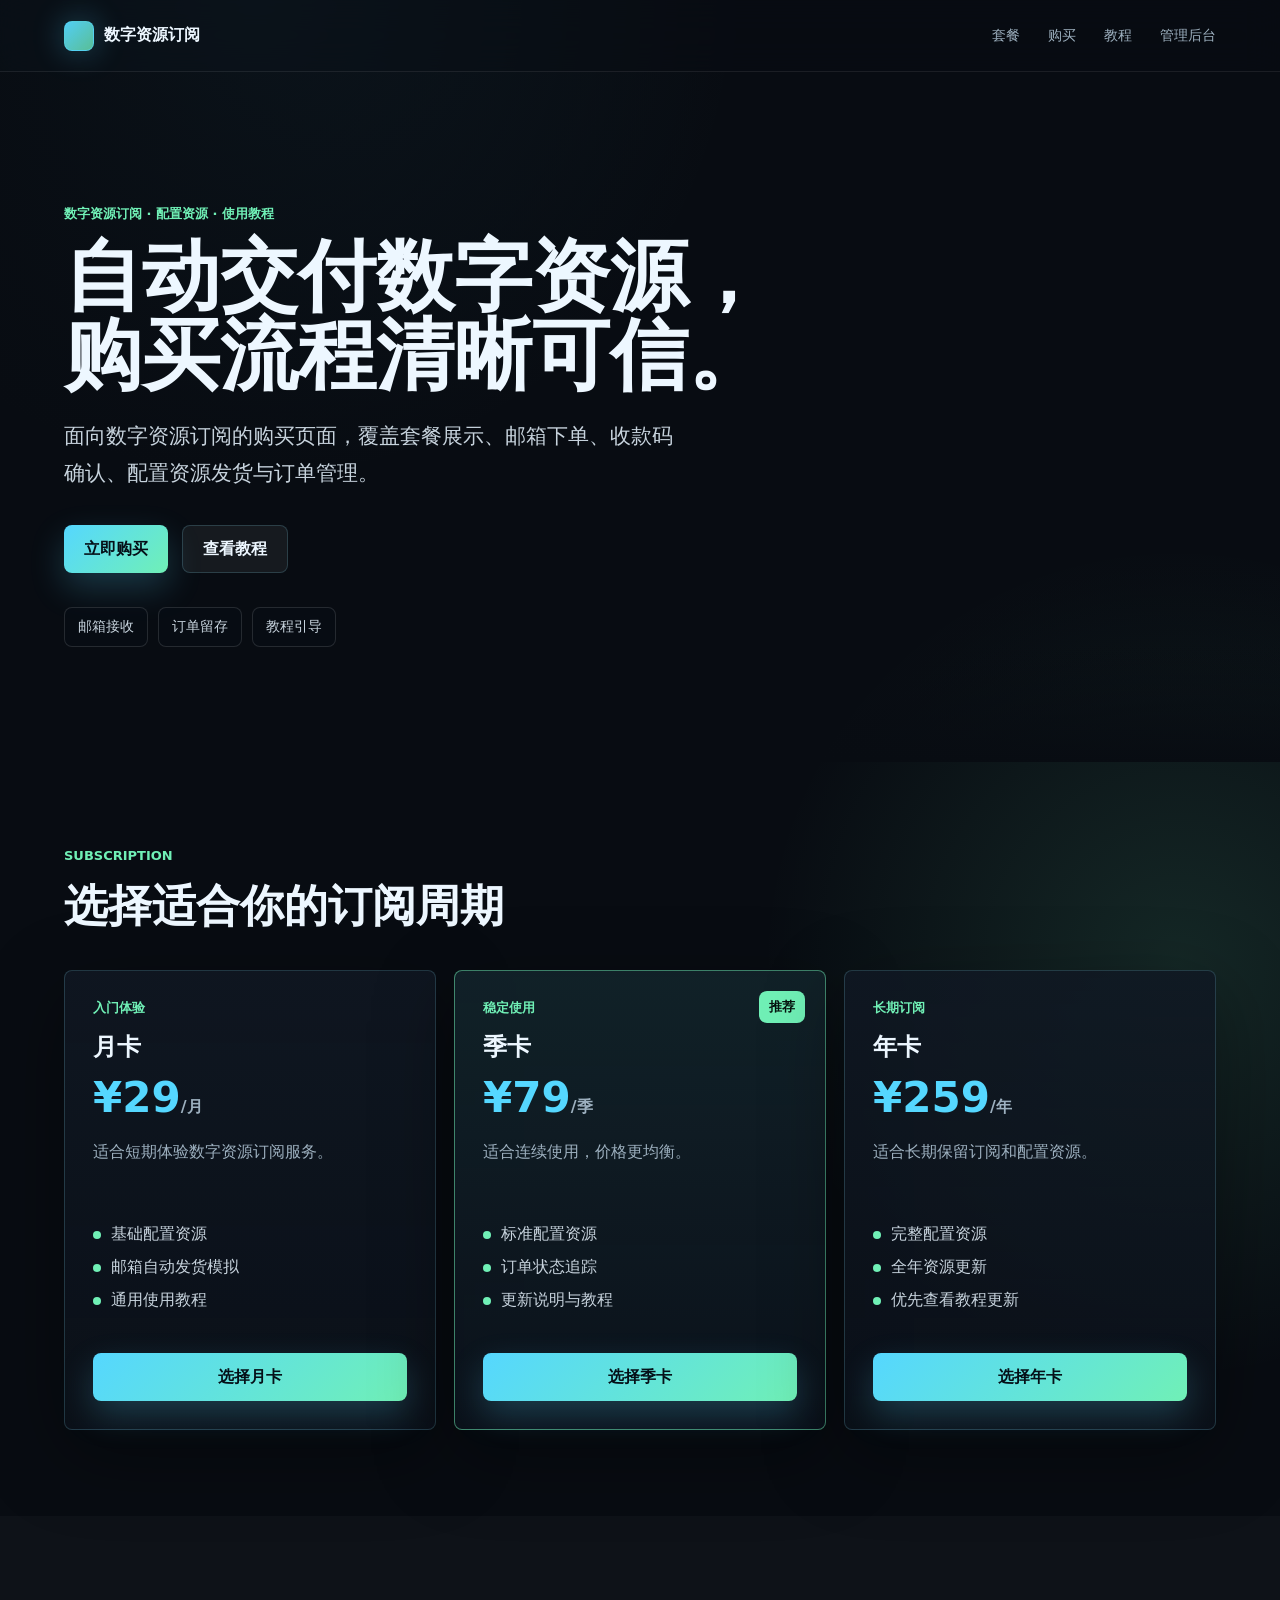
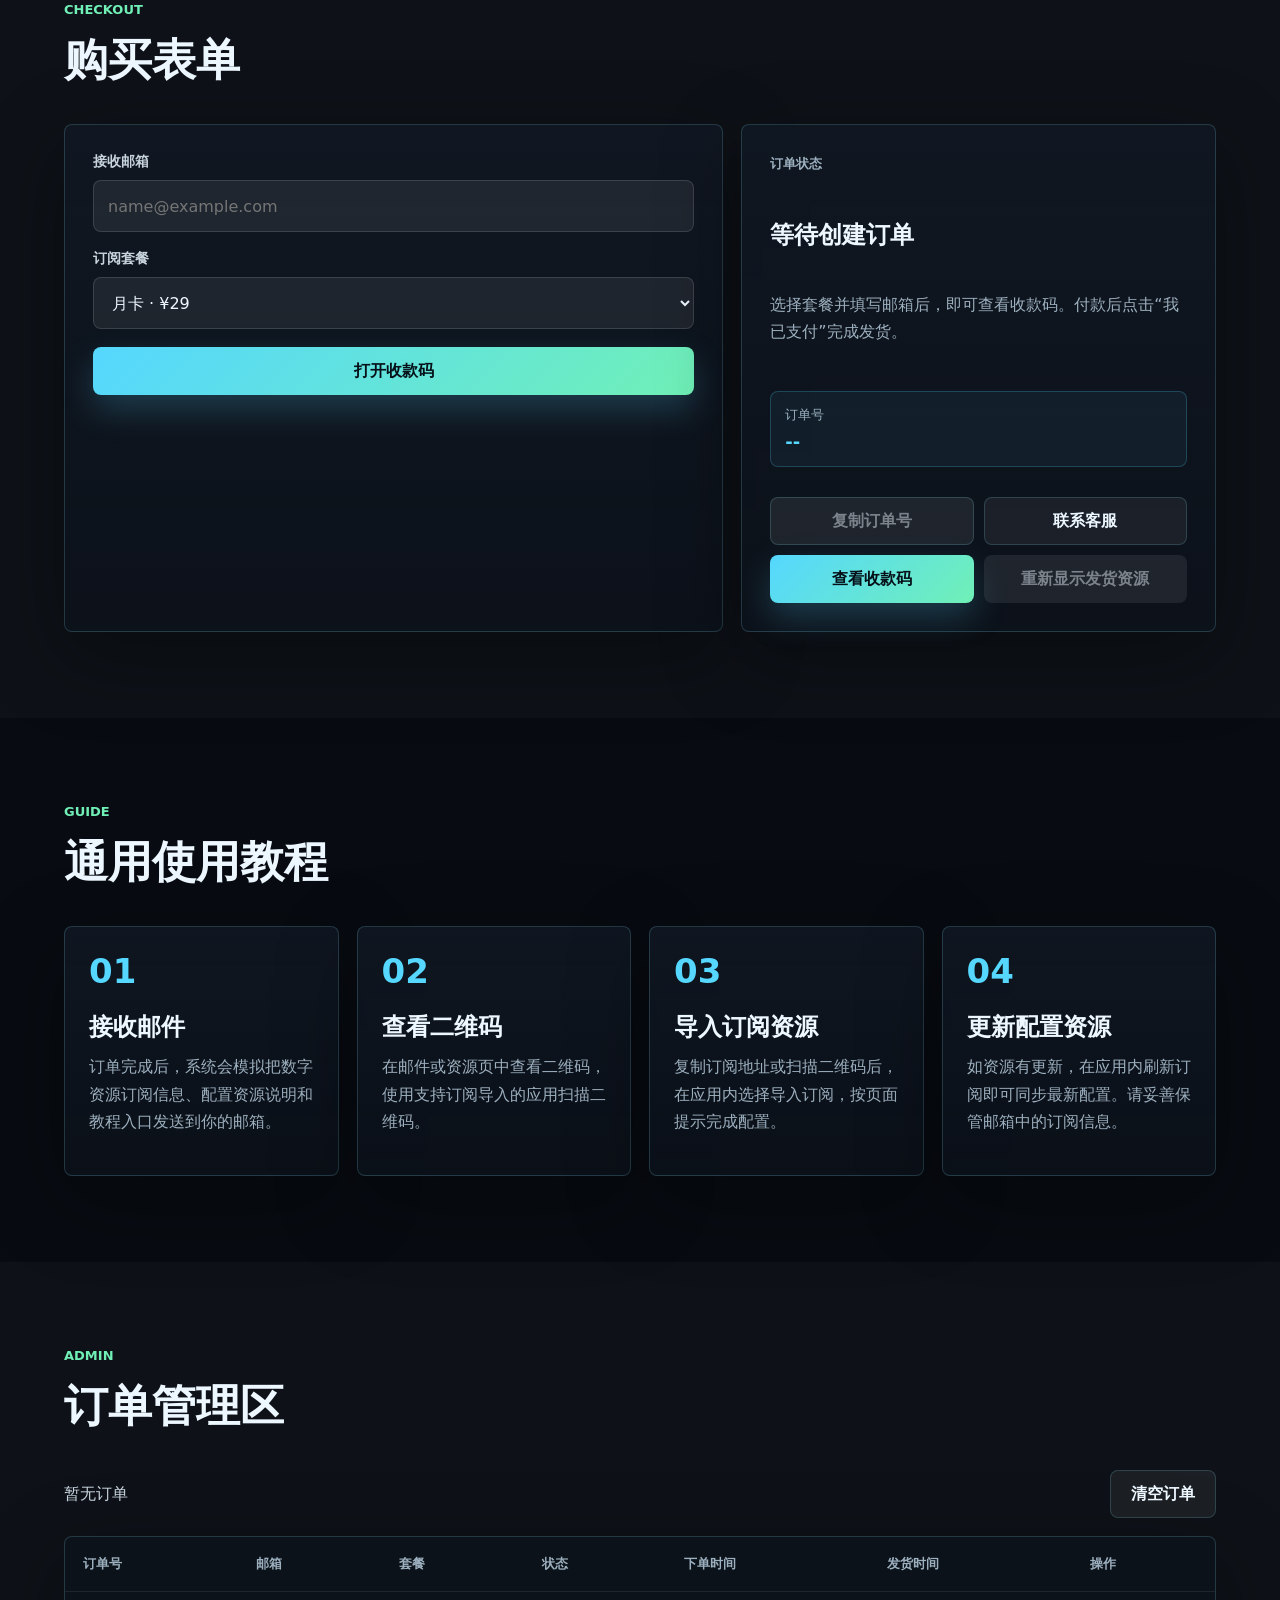
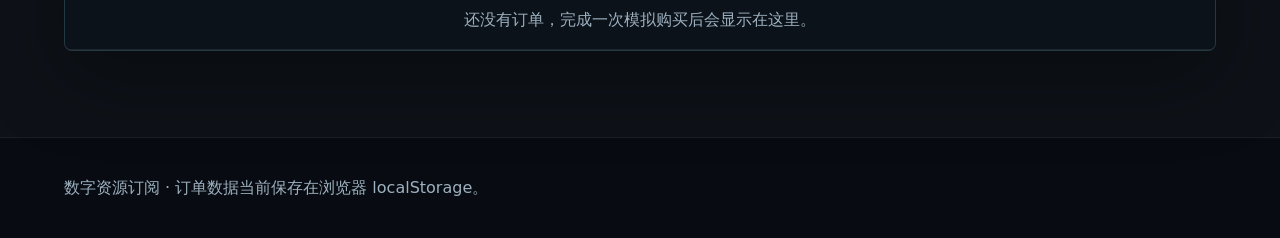
==== index.html @ ba16358e "Add files via upload" ====
<!doctype html>
<html lang="zh-CN">
  <head>
    <meta charset="UTF-8" />
    <meta name="viewport" content="width=device-width, initial-scale=1.0" />
    <title>数字资源订阅 | 自动发货 MVP</title>
    <link rel="stylesheet" href="styles.css" />
  </head>
  <body>
    <header class="site-header">
      <a class="brand" href="#home" aria-label="数字资源订阅首页">
        <span class="brand-mark"></span>
        <span>数字资源订阅</span>
      </a>
      <nav class="nav">
        <a href="#plans">套餐</a>
        <a href="#purchase">购买</a>
        <a href="#tutorial">教程</a>
        <a href="admin.html">管理后台</a>
      </nav>
    </header>

    <main>
      <section id="home" class="hero">
        <div class="hero-bg" aria-hidden="true"></div>
        <div class="hero-content">
          <p class="eyebrow">数字资源订阅 · 配置资源 · 使用教程</p>
          <h1>自动交付数字资源，购买流程清晰可信。</h1>
          <p class="hero-copy">
            面向数字资源订阅的购买页面，覆盖套餐展示、邮箱下单、收款码确认、配置资源发货与订单管理。
          </p>
          <div class="hero-actions">
            <a class="primary-btn" href="#purchase" id="quickBuyButton">立即购买</a>
            <a class="secondary-btn" href="#tutorial">查看教程</a>
          </div>
          <div class="trust-strip" aria-label="服务特点">
            <span>邮箱接收</span>
            <span>订单留存</span>
            <span>教程引导</span>
          </div>
        </div>
      </section>

      <section id="plans" class="section">
        <div class="section-heading">
          <p class="eyebrow">Subscription</p>
          <h2>选择适合你的订阅周期</h2>
        </div>
        <div class="plans">
          <article class="plan-card" data-plan-card="月卡">
            <div>
              <p class="plan-label">入门体验</p>
              <h3>月卡</h3>
              <p class="price">¥29<span>/月</span></p>
              <p class="plan-desc">适合短期体验数字资源订阅服务。</p>
            </div>
            <ul>
              <li>基础配置资源</li>
              <li>邮箱自动发货模拟</li>
              <li>通用使用教程</li>
            </ul>
            <button class="plan-btn" type="button" data-plan="月卡">选择月卡</button>
          </article>

          <article class="plan-card featured" data-plan-card="季卡">
            <div class="badge">推荐</div>
            <div>
              <p class="plan-label">稳定使用</p>
              <h3>季卡</h3>
              <p class="price">¥79<span>/季</span></p>
              <p class="plan-desc">适合连续使用，价格更均衡。</p>
            </div>
            <ul>
              <li>标准配置资源</li>
              <li>订单状态追踪</li>
              <li>更新说明与教程</li>
            </ul>
            <button class="plan-btn" type="button" data-plan="季卡">选择季卡</button>
          </article>

          <article class="plan-card" data-plan-card="年卡">
            <div>
              <p class="plan-label">长期订阅</p>
              <h3>年卡</h3>
              <p class="price">¥259<span>/年</span></p>
              <p class="plan-desc">适合长期保留订阅和配置资源。</p>
            </div>
            <ul>
              <li>完整配置资源</li>
              <li>全年资源更新</li>
              <li>优先查看教程更新</li>
            </ul>
            <button class="plan-btn" type="button" data-plan="年卡">选择年卡</button>
          </article>
        </div>
      </section>

      <section id="purchase" class="section purchase-band">
        <div class="section-heading">
          <p class="eyebrow">Checkout</p>
          <h2>购买表单</h2>
        </div>
        <div class="checkout-layout">
          <form class="checkout-panel" id="purchaseForm">
            <label for="email">接收邮箱</label>
            <input id="email" name="email" type="email" placeholder="name@example.com" required />

            <label for="plan">订阅套餐</label>
            <select id="plan" name="plan" required>
              <option value="月卡">月卡 · ¥29</option>
              <option value="季卡">季卡 · ¥79</option>
              <option value="年卡">年卡 · ¥259</option>
            </select>

            <button class="primary-btn full" type="submit">打开收款码</button>
          </form>

          <aside class="order-panel" aria-live="polite">
            <p class="panel-kicker">订单状态</p>
            <h3 id="orderTitle">等待创建订单</h3>
            <p id="orderMessage">选择套餐并填写邮箱后，即可查看收款码。付款后点击“我已支付”完成发货。</p>
            <div class="order-meta" id="orderMeta" hidden>
              <span>订单号</span>
              <strong id="activeOrderId">--</strong>
            </div>
            <div class="order-actions">
              <button class="secondary-btn" id="copyActiveOrder" type="button" disabled>复制订单号</button>
              <button class="secondary-btn" id="contactButton" type="button">联系客服</button>
              <button class="send-btn" id="payButton" type="button">查看收款码</button>
              <button class="send-btn" id="sendButton" type="button" disabled>重新显示发货资源</button>
            </div>
          </aside>
        </div>

        <div class="delivery-result" id="deliveryResult" hidden>
          <div class="section-heading compact">
            <p class="eyebrow">Delivery</p>
            <h2>配置资源已发货</h2>
            <p>购买后请按照教程导入，妥善保存订单号和配置资源二维码。</p>
          </div>
          <div class="delivery-grid">
            <div class="resource-panel">
              <p class="panel-kicker">订单号</p>
              <h3 id="deliveryOrderId">--</h3>
              <img class="resource-qr" src="assets/qrcode.png?v=20260524" alt="数字资源订阅配置资源二维码" />
              <div class="delivery-actions">
                <a class="primary-btn" id="tutorialLink" href="#" target="_blank" rel="noreferrer">打开使用教程</a>
                <button class="secondary-btn" id="copyTutorialLink" type="button">复制教程链接</button>
              </div>
            </div>
            <div class="email-panel">
              <div class="email-panel-head">
                <p class="panel-kicker">邮件内容模板</p>
                <button class="mini-btn" id="copyEmailTemplate" type="button">复制模板</button>
              </div>
              <pre id="emailTemplate"></pre>
            </div>
          </div>
        </div>
      </section>

      <section id="tutorial" class="section">
        <div class="section-heading">
          <p class="eyebrow">Guide</p>
          <h2>通用使用教程</h2>
        </div>
        <div class="tutorial-grid">
          <article>
            <span class="step">01</span>
            <h3>接收邮件</h3>
            <p>订单完成后，系统会模拟把数字资源订阅信息、配置资源说明和教程入口发送到你的邮箱。</p>
          </article>
          <article>
            <span class="step">02</span>
            <h3>查看二维码</h3>
            <p>在邮件或资源页中查看二维码，使用支持订阅导入的应用扫描二维码。</p>
          </article>
          <article>
            <span class="step">03</span>
            <h3>导入订阅资源</h3>
            <p>复制订阅地址或扫描二维码后，在应用内选择导入订阅，按页面提示完成配置。</p>
          </article>
          <article>
            <span class="step">04</span>
            <h3>更新配置资源</h3>
            <p>如资源有更新，在应用内刷新订阅即可同步最新配置。请妥善保管邮箱中的订阅信息。</p>
          </article>
        </div>
      </section>

      <section id="admin" class="section admin-band">
        <div class="section-heading">
          <p class="eyebrow">Admin</p>
          <h2>订单管理区</h2>
        </div>
        <div class="admin-toolbar">
          <p id="orderCount">暂无订单</p>
          <button class="ghost-btn" id="clearOrders" type="button">清空订单</button>
        </div>
        <div class="table-wrap">
          <table>
            <thead>
              <tr>
                <th>订单号</th>
                <th>邮箱</th>
                <th>套餐</th>
                <th>状态</th>
                <th>下单时间</th>
                <th>发货时间</th>
                <th>操作</th>
              </tr>
            </thead>
            <tbody id="ordersTable"></tbody>
          </table>
        </div>
      </section>
    </main>

    <footer class="footer">
      <p>数字资源订阅 · 订单数据当前保存在浏览器 localStorage。</p>
    </footer>

    <div class="modal" id="paymentModal" aria-hidden="true" role="dialog" aria-labelledby="paymentTitle">
      <div class="modal-backdrop" data-close-modal></div>
      <div class="modal-panel">
        <button class="modal-close" type="button" data-close-modal aria-label="关闭支付二维码">×</button>
        <p class="panel-kicker">Payment</p>
        <h2 id="paymentTitle">收款二维码</h2>
        <p id="paymentOrderInfo">请填写接收邮箱并确认套餐，付款后点击“我已支付”即可完成发货。</p>
        <label for="modalEmail">接收邮箱</label>
        <input id="modalEmail" type="email" placeholder="name@example.com" required />
        <label for="modalPlan">订阅套餐</label>
        <select id="modalPlan" required>
          <option value="月卡">月卡 · ¥29</option>
          <option value="季卡">季卡 · ¥79</option>
          <option value="年卡">年卡 · ¥259</option>
        </select>
        <img class="pay-qr" id="payQrcodeImage" src="assets/pay-qrcode.png?v=20260524" alt="数字资源订阅收款二维码" />
        <p class="image-error" id="payQrcodeError" hidden>收款二维码加载失败，请刷新页面或检查部署文件。</p>
        <p class="pay-note">完成支付后，请点击“我已支付”。购买成功后会显示配置资源二维码和使用教程。</p>
        <button class="primary-btn full" id="confirmPaidButton" type="button">我已支付</button>
      </div>
    </div>

    <div class="toast" id="toast" role="status" aria-live="polite"></div>

    <script src="app.js"></script>
  </body>
</html>
---- styles.css ----
:root {
  --bg: #080c12;
  --panel: rgba(14, 22, 32, 0.82);
  --panel-solid: #101823;
  --line: rgba(141, 232, 255, 0.18);
  --text: #edf7ff;
  --muted: #9db0bf;
  --cyan: #55d7ff;
  --emerald: #70f0b6;
  --silver: #c7d3dd;
  --danger: #ff7878;
  --shadow: 0 24px 80px rgba(0, 0, 0, 0.36);
}

* {
  box-sizing: border-box;
}

html {
  scroll-behavior: smooth;
}

body {
  margin: 0;
  color: var(--text);
  background:
    radial-gradient(circle at 20% 0%, rgba(85, 215, 255, 0.16), transparent 30rem),
    radial-gradient(circle at 92% 28%, rgba(112, 240, 182, 0.12), transparent 26rem),
    var(--bg);
  font-family:
    Inter, "PingFang SC", "Microsoft YaHei", system-ui, -apple-system, BlinkMacSystemFont, sans-serif;
}

a {
  color: inherit;
  text-decoration: none;
}

button,
input,
select {
  font: inherit;
}

.site-header {
  position: sticky;
  top: 0;
  z-index: 10;
  display: flex;
  align-items: center;
  justify-content: space-between;
  gap: 24px;
  min-height: 72px;
  padding: 14px clamp(18px, 5vw, 72px);
  border-bottom: 1px solid rgba(255, 255, 255, 0.08);
  background: rgba(8, 12, 18, 0.78);
  backdrop-filter: blur(18px);
}

.brand {
  display: inline-flex;
  align-items: center;
  gap: 10px;
  font-weight: 700;
  white-space: nowrap;
}

.brand-mark {
  width: 30px;
  height: 30px;
  border: 1px solid rgba(85, 215, 255, 0.55);
  border-radius: 8px;
  background:
    linear-gradient(135deg, rgba(85, 215, 255, 0.95), rgba(112, 240, 182, 0.76)),
    #102231;
  box-shadow: 0 0 32px rgba(85, 215, 255, 0.32);
}

.nav {
  display: flex;
  align-items: center;
  gap: clamp(12px, 3vw, 28px);
  color: var(--muted);
  font-size: 14px;
}

.nav a:hover {
  color: var(--text);
}

.hero {
  position: relative;
  min-height: 690px;
  display: grid;
  align-items: center;
  padding: 88px clamp(18px, 5vw, 72px) 70px;
  overflow: hidden;
}

.hero-bg {
  position: absolute;
  inset: 0;
  background:
    linear-gradient(90deg, rgba(8, 12, 18, 0.94) 0%, rgba(8, 12, 18, 0.72) 42%, rgba(8, 12, 18, 0.28) 100%),
    url("assets/hero-tech.png") center / cover no-repeat;
  opacity: 0.96;
}

.hero::after {
  content: "";
  position: absolute;
  inset: auto 0 0;
  height: 120px;
  background: linear-gradient(180deg, transparent, var(--bg));
}

.hero-content {
  position: relative;
  z-index: 1;
  max-width: 760px;
}

.eyebrow,
.plan-label,
.panel-kicker {
  margin: 0 0 14px;
  color: var(--emerald);
  font-size: 13px;
  font-weight: 700;
  letter-spacing: 0;
  text-transform: uppercase;
}

h1,
h2,
h3,
p {
  margin-top: 0;
}

h1 {
  max-width: 740px;
  margin-bottom: 22px;
  font-size: clamp(42px, 6.7vw, 78px);
  line-height: 1.02;
  letter-spacing: 0;
}

h2 {
  margin-bottom: 0;
  font-size: clamp(28px, 4vw, 44px);
  letter-spacing: 0;
}

h3 {
  margin-bottom: 10px;
  font-size: 24px;
}

.hero-copy {
  max-width: 620px;
  color: var(--silver);
  font-size: clamp(17px, 2vw, 21px);
  line-height: 1.75;
}

.hero-actions {
  display: flex;
  flex-wrap: wrap;
  gap: 14px;
  margin-top: 34px;
}

.primary-btn,
.secondary-btn,
.plan-btn,
.send-btn,
.ghost-btn,
.mini-btn {
  min-height: 48px;
  border: 0;
  border-radius: 8px;
  padding: 0 20px;
  cursor: pointer;
  font-weight: 700;
  transition:
    transform 0.18s ease,
    border-color 0.18s ease,
    background 0.18s ease;
}

.primary-btn,
.plan-btn,
.send-btn {
  display: inline-flex;
  align-items: center;
  justify-content: center;
  color: #051018;
  background: linear-gradient(135deg, var(--cyan), var(--emerald));
  box-shadow: 0 14px 34px rgba(85, 215, 255, 0.22);
}

.secondary-btn,
.ghost-btn,
.mini-btn {
  display: inline-flex;
  align-items: center;
  justify-content: center;
  color: var(--text);
  border: 1px solid var(--line);
  background: rgba(255, 255, 255, 0.06);
}

.primary-btn:hover,
.secondary-btn:hover,
.plan-btn:hover,
.send-btn:hover,
.ghost-btn:hover,
.mini-btn:hover {
  transform: translateY(-1px);
}

.send-btn:disabled,
.secondary-btn:disabled {
  cursor: not-allowed;
  color: rgba(237, 247, 255, 0.45);
  background: rgba(255, 255, 255, 0.08);
  box-shadow: none;
  transform: none;
}

.full {
  width: 100%;
}

.trust-strip {
  display: flex;
  flex-wrap: wrap;
  gap: 10px;
  margin-top: 34px;
}

.trust-strip span {
  padding: 10px 13px;
  border: 1px solid rgba(255, 255, 255, 0.12);
  border-radius: 8px;
  background: rgba(7, 14, 22, 0.62);
  color: var(--silver);
  font-size: 14px;
}

.section {
  padding: 86px clamp(18px, 5vw, 72px);
}

.section-heading {
  max-width: 840px;
  margin-bottom: 34px;
}

.plans {
  display: grid;
  grid-template-columns: repeat(3, minmax(0, 1fr));
  gap: 18px;
}

.plan-card,
.checkout-panel,
.order-panel,
.tutorial-grid article {
  border: 1px solid var(--line);
  border-radius: 8px;
  background: linear-gradient(180deg, rgba(16, 24, 35, 0.86), rgba(12, 18, 27, 0.72));
  box-shadow: var(--shadow);
}

.plan-card {
  position: relative;
  display: flex;
  min-height: 460px;
  flex-direction: column;
  justify-content: space-between;
  gap: 28px;
  padding: 28px;
}

.plan-card.featured {
  border-color: rgba(112, 240, 182, 0.5);
  background: linear-gradient(180deg, rgba(18, 35, 42, 0.92), rgba(12, 19, 29, 0.78));
}

.badge {
  position: absolute;
  top: 20px;
  right: 20px;
  padding: 7px 10px;
  border-radius: 8px;
  color: #06130f;
  background: var(--emerald);
  font-size: 13px;
  font-weight: 800;
}

.price {
  margin-bottom: 16px;
  color: var(--cyan);
  font-size: 42px;
  font-weight: 800;
}

.price span {
  color: var(--muted);
  font-size: 16px;
  font-weight: 600;
}

.plan-desc,
.tutorial-grid p,
.order-panel p,
.delivery-result p,
.footer p {
  color: var(--muted);
  line-height: 1.7;
}

.plan-card ul {
  display: grid;
  gap: 12px;
  margin: 0;
  padding: 0;
  list-style: none;
  color: var(--silver);
}

.plan-card li::before {
  content: "";
  display: inline-block;
  width: 8px;
  height: 8px;
  margin-right: 10px;
  border-radius: 999px;
  background: var(--emerald);
}

.purchase-band,
.admin-band {
  background: rgba(255, 255, 255, 0.025);
}

.checkout-layout {
  display: grid;
  grid-template-columns: minmax(0, 1fr) minmax(320px, 0.72fr);
  gap: 18px;
}

.checkout-panel,
.order-panel {
  padding: 28px;
}

label {
  display: block;
  margin: 0 0 9px;
  color: var(--silver);
  font-size: 14px;
  font-weight: 700;
}

input,
select {
  width: 100%;
  min-height: 52px;
  margin-bottom: 18px;
  border: 1px solid rgba(255, 255, 255, 0.13);
  border-radius: 8px;
  padding: 0 14px;
  color: var(--text);
  background: rgba(255, 255, 255, 0.07);
  outline: none;
}

select option {
  color: #101823;
}

input:focus,
select:focus {
  border-color: rgba(85, 215, 255, 0.8);
  box-shadow: 0 0 0 4px rgba(85, 215, 255, 0.14);
}

.order-panel {
  display: flex;
  flex-direction: column;
  justify-content: space-between;
  gap: 30px;
}

.order-meta {
  display: grid;
  gap: 7px;
  border: 1px solid rgba(85, 215, 255, 0.22);
  border-radius: 8px;
  padding: 14px;
  background: rgba(85, 215, 255, 0.06);
}

.order-meta span {
  color: var(--muted);
  font-size: 13px;
}

.order-meta strong {
  color: var(--cyan);
  font-size: 18px;
  overflow-wrap: anywhere;
}

.order-actions {
  display: grid;
  grid-template-columns: repeat(2, minmax(0, 1fr));
  gap: 10px;
}

.delivery-result {
  margin-top: 28px;
  border: 1px solid rgba(112, 240, 182, 0.24);
  border-radius: 8px;
  padding: 28px;
  background:
    linear-gradient(135deg, rgba(85, 215, 255, 0.08), rgba(112, 240, 182, 0.06)),
    rgba(12, 18, 27, 0.72);
  box-shadow: var(--shadow);
}

.section-heading.compact {
  margin-bottom: 24px;
}

.delivery-grid {
  display: grid;
  grid-template-columns: minmax(280px, 0.72fr) minmax(0, 1fr);
  gap: 18px;
}

.resource-panel,
.email-panel {
  border: 1px solid var(--line);
  border-radius: 8px;
  padding: 22px;
  background: rgba(8, 14, 22, 0.62);
}

.resource-panel h3 {
  color: var(--cyan);
  overflow-wrap: anywhere;
}

.resource-qr {
  display: block;
  width: min(260px, 100%);
  aspect-ratio: 1;
  margin: 18px auto;
  border: 10px solid rgba(237, 247, 255, 0.94);
  border-radius: 8px;
  background: #fff;
  object-fit: contain;
}

.delivery-actions,
.email-panel-head {
  display: flex;
  flex-wrap: wrap;
  align-items: center;
  justify-content: space-between;
  gap: 10px;
}

.email-panel pre {
  max-height: 360px;
  margin: 18px 0 0;
  overflow: auto;
  border: 1px solid rgba(255, 255, 255, 0.1);
  border-radius: 8px;
  padding: 16px;
  color: var(--silver);
  background: rgba(255, 255, 255, 0.05);
  font-family: Consolas, "SFMono-Regular", monospace;
  font-size: 13px;
  line-height: 1.7;
  white-space: pre-wrap;
}

.tutorial-grid {
  display: grid;
  grid-template-columns: repeat(4, minmax(0, 1fr));
  gap: 18px;
}

.tutorial-grid article {
  min-height: 250px;
  padding: 24px;
}

.step {
  display: block;
  margin-bottom: 20px;
  color: var(--cyan);
  font-size: 34px;
  font-weight: 900;
}

.admin-toolbar {
  display: flex;
  align-items: center;
  justify-content: space-between;
  gap: 18px;
  margin-bottom: 18px;
}

.admin-toolbar p {
  margin: 0;
  color: var(--silver);
}

.admin-actions {
  display: flex;
  flex-wrap: wrap;
  gap: 10px;
}

.admin-page h1 {
  max-width: 780px;
  margin-bottom: 18px;
  font-size: clamp(34px, 5vw, 58px);
}

.table-wrap {
  overflow-x: auto;
  border: 1px solid var(--line);
  border-radius: 8px;
  background: rgba(12, 18, 27, 0.72);
  box-shadow: var(--shadow);
}

table {
  width: 100%;
  min-width: 980px;
  border-collapse: collapse;
}

th,
td {
  padding: 18px;
  border-bottom: 1px solid rgba(255, 255, 255, 0.08);
  text-align: left;
  vertical-align: middle;
}

th {
  color: var(--muted);
  font-size: 13px;
  font-weight: 800;
  text-transform: uppercase;
}

td {
  color: var(--silver);
}

.status {
  display: inline-flex;
  min-width: 86px;
  justify-content: center;
  border-radius: 8px;
  padding: 7px 10px;
  font-size: 13px;
  font-weight: 800;
}

.status.pending {
  color: #071018;
  background: #ffd36e;
}

.status.paid {
  color: #041019;
  background: var(--cyan);
}

.status.sent {
  color: #04150e;
  background: var(--emerald);
}

.status-select {
  width: auto;
  min-width: 112px;
  min-height: 38px;
  margin: 10px 0 0;
  padding: 0 10px;
  font-size: 13px;
}

.table-actions {
  display: flex;
  flex-wrap: wrap;
  gap: 8px;
}

.mini-btn {
  min-height: 36px;
  padding: 0 12px;
  color: var(--silver);
  font-size: 13px;
  box-shadow: none;
}

.empty {
  text-align: center;
  color: var(--muted);
}

.footer {
  padding: 36px clamp(18px, 5vw, 72px);
  border-top: 1px solid rgba(255, 255, 255, 0.08);
}

.footer p {
  margin: 0;
}

.modal {
  position: fixed;
  inset: 0;
  z-index: 30;
  display: none;
  place-items: center;
  padding: 18px;
}

.modal.open {
  display: grid;
}

.modal-backdrop {
  position: absolute;
  inset: 0;
  background: rgba(2, 6, 10, 0.72);
  backdrop-filter: blur(10px);
}

.modal-panel {
  position: relative;
  z-index: 1;
  width: min(440px, 100%);
  border: 1px solid rgba(85, 215, 255, 0.24);
  border-radius: 8px;
  padding: 28px;
  background: linear-gradient(180deg, rgba(18, 29, 42, 0.98), rgba(8, 13, 20, 0.98));
  box-shadow: 0 30px 90px rgba(0, 0, 0, 0.5);
}

.modal-close {
  position: absolute;
  top: 14px;
  right: 14px;
  width: 36px;
  height: 36px;
  border: 1px solid var(--line);
  border-radius: 8px;
  color: var(--text);
  background: rgba(255, 255, 255, 0.06);
  cursor: pointer;
  font-size: 24px;
  line-height: 1;
}

.pay-qr {
  display: block;
  width: min(300px, 100%);
  max-height: 52vh;
  margin: 22px auto 16px;
  border: 10px solid rgba(237, 247, 255, 0.94);
  border-radius: 8px;
  background: #fff;
  object-fit: contain;
}

.pay-note {
  margin-bottom: 18px;
  color: var(--muted);
  font-size: 14px;
  line-height: 1.7;
}

.image-error {
  margin: -4px 0 16px;
  border: 1px solid rgba(255, 120, 120, 0.32);
  border-radius: 8px;
  padding: 10px 12px;
  color: #ffd1d1;
  background: rgba(255, 120, 120, 0.08);
  font-size: 14px;
}

.toast {
  position: fixed;
  right: 18px;
  bottom: 18px;
  z-index: 40;
  max-width: min(420px, calc(100% - 36px));
  border: 1px solid rgba(112, 240, 182, 0.3);
  border-radius: 8px;
  padding: 13px 15px;
  color: var(--text);
  background: rgba(10, 20, 28, 0.94);
  box-shadow: var(--shadow);
  opacity: 0;
  pointer-events: none;
  transform: translateY(12px);
  transition:
    opacity 0.18s ease,
    transform 0.18s ease;
}

.toast.show {
  opacity: 1;
  transform: translateY(0);
}

@media (max-width: 920px) {
  .site-header {
    align-items: flex-start;
    flex-direction: column;
  }

  .nav {
    width: 100%;
    overflow-x: auto;
    padding-bottom: 4px;
  }

  .hero {
    min-height: 640px;
  }

  .plans,
  .checkout-layout,
  .delivery-grid,
  .tutorial-grid {
    grid-template-columns: 1fr;
  }

  .plan-card,
  .tutorial-grid article {
    min-height: auto;
  }
}

@media (max-width: 560px) {
  .site-header {
    min-height: auto;
    padding: 14px 16px;
  }

  .nav {
    gap: 18px;
    font-size: 13px;
  }

  .hero,
  .section {
    padding-left: 16px;
    padding-right: 16px;
  }

  .hero {
    min-height: 610px;
    padding-top: 74px;
  }

  .hero-bg {
    background:
      linear-gradient(180deg, rgba(8, 12, 18, 0.92), rgba(8, 12, 18, 0.66)),
      url("assets/hero-tech.png") 58% center / cover no-repeat;
  }

  .primary-btn,
  .secondary-btn {
    width: 100%;
  }

  .order-actions {
    grid-template-columns: 1fr;
  }

  .checkout-panel,
  .order-panel,
  .plan-card,
  .tutorial-grid article {
    padding: 22px;
  }

  .admin-toolbar {
    align-items: stretch;
    flex-direction: column;
  }

  .admin-actions {
    flex-direction: column;
  }
}
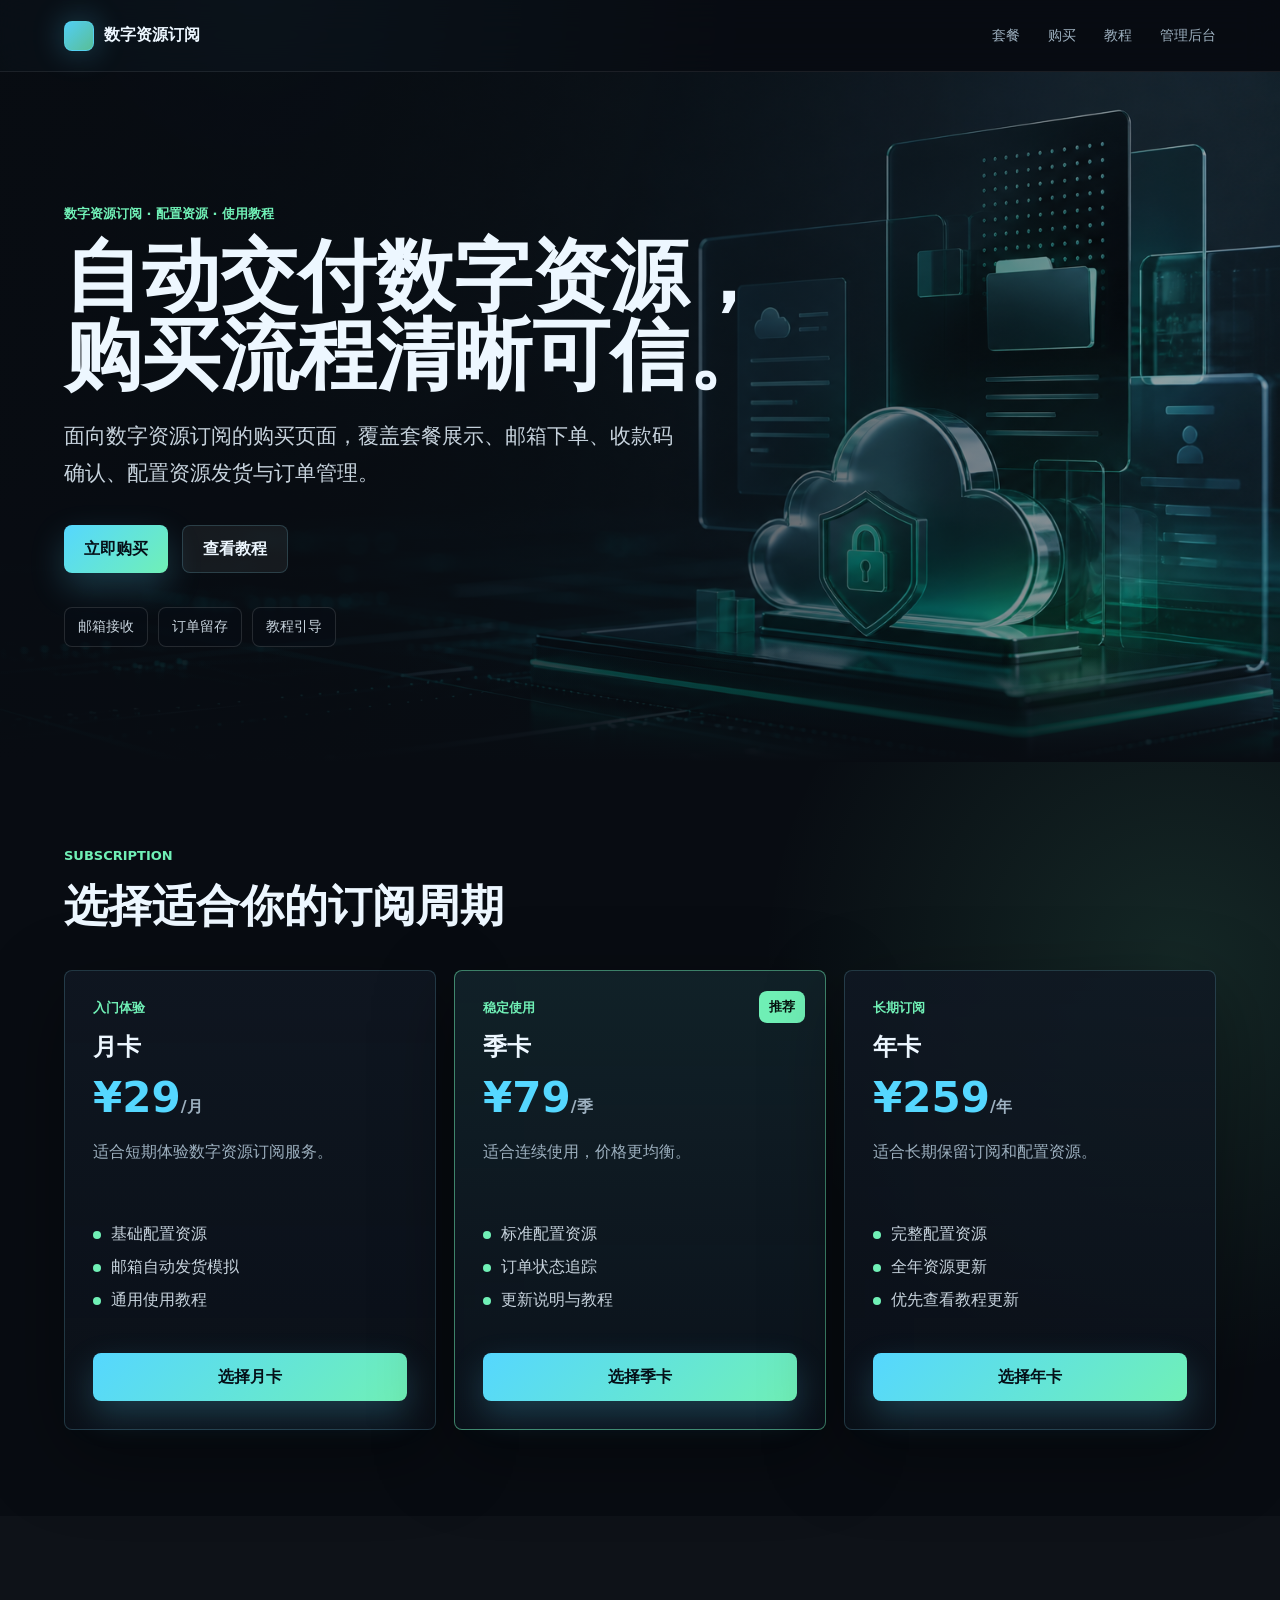
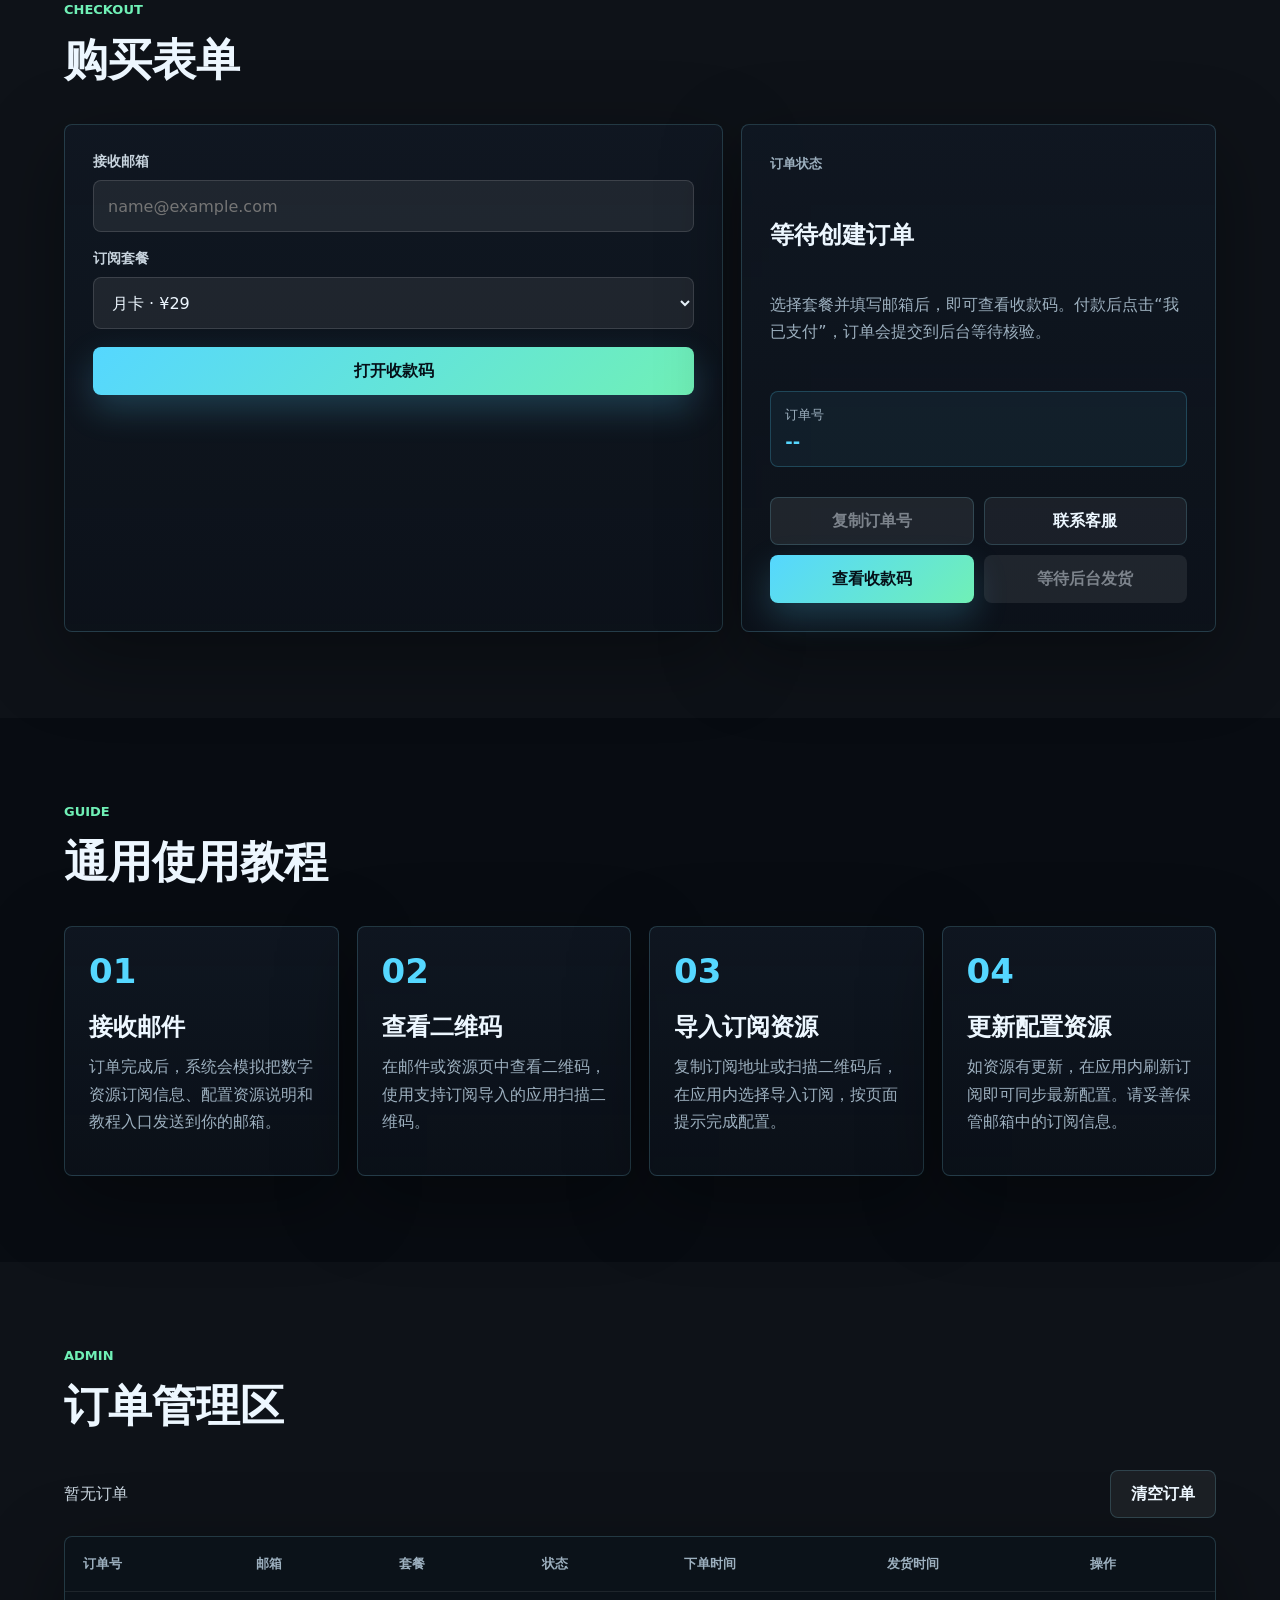
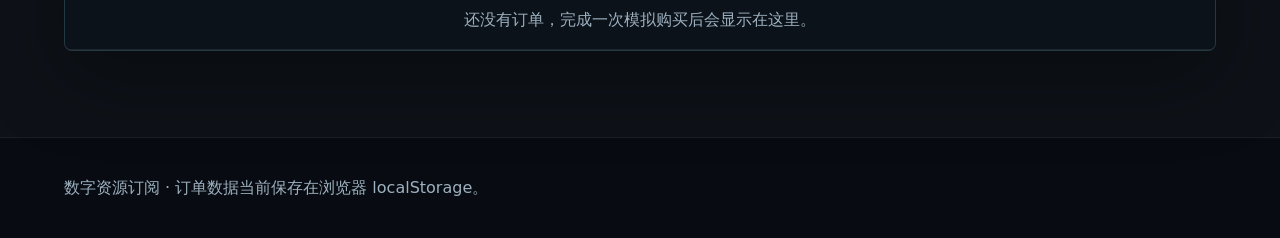
==== commit 9f841ef9: "Add files via upload 更新售卖方式" ====
--- a/index.html
+++ b/index.html
@@ -118,7 +118,7 @@
           <aside class="order-panel" aria-live="polite">
             <p class="panel-kicker">订单状态</p>
             <h3 id="orderTitle">等待创建订单</h3>
-            <p id="orderMessage">选择套餐并填写邮箱后，即可查看收款码。付款后点击“我已支付”完成发货。</p>
+            <p id="orderMessage">选择套餐并填写邮箱后，即可查看收款码。付款后点击“我已支付”，订单会提交到后台等待核验。</p>
             <div class="order-meta" id="orderMeta" hidden>
               <span>订单号</span>
               <strong id="activeOrderId">--</strong>
@@ -127,7 +127,7 @@
               <button class="secondary-btn" id="copyActiveOrder" type="button" disabled>复制订单号</button>
               <button class="secondary-btn" id="contactButton" type="button">联系客服</button>
               <button class="send-btn" id="payButton" type="button">查看收款码</button>
-              <button class="send-btn" id="sendButton" type="button" disabled>重新显示发货资源</button>
+              <button class="send-btn" id="sendButton" type="button" disabled>等待后台发货</button>
             </div>
           </aside>
         </div>
@@ -226,7 +226,7 @@
         <button class="modal-close" type="button" data-close-modal aria-label="关闭支付二维码">×</button>
         <p class="panel-kicker">Payment</p>
         <h2 id="paymentTitle">收款二维码</h2>
-        <p id="paymentOrderInfo">请填写接收邮箱并确认套餐，付款后点击“我已支付”即可完成发货。</p>
+        <p id="paymentOrderInfo">请填写接收邮箱并确认套餐。付款后点击“我已支付”，后台核验后会发送配置资源和使用教程。</p>
         <label for="modalEmail">接收邮箱</label>
         <input id="modalEmail" type="email" placeholder="name@example.com" required />
         <label for="modalPlan">订阅套餐</label>
@@ -237,7 +237,7 @@
         </select>
         <img class="pay-qr" id="payQrcodeImage" src="assets/pay-qrcode.png?v=20260524" alt="数字资源订阅收款二维码" />
         <p class="image-error" id="payQrcodeError" hidden>收款二维码加载失败，请刷新页面或检查部署文件。</p>
-        <p class="pay-note">完成支付后，请点击“我已支付”。购买成功后会显示配置资源二维码和使用教程。</p>
+        <p class="pay-note">完成支付后，请点击“我已支付”。后台确认到账后会自动发送配置资源二维码和使用教程到邮箱。</p>
         <button class="primary-btn full" id="confirmPaidButton" type="button">我已支付</button>
       </div>
     </div>
--- a/styles.css
+++ b/styles.css
@@ -529,6 +529,17 @@
   gap: 10px;
 }
 
+.admin-login {
+  display: flex;
+  flex-wrap: wrap;
+  gap: 10px;
+}
+
+.admin-login input {
+  width: min(260px, 100%);
+  margin-bottom: 0;
+}
+
 .admin-page h1 {
   max-width: 780px;
   margin-bottom: 18px;
@@ -614,6 +625,12 @@
   color: var(--silver);
   font-size: 13px;
   box-shadow: none;
+}
+
+.mini-btn:disabled {
+  cursor: not-allowed;
+  opacity: 0.55;
+  transform: none;
 }
 
 .empty {
@@ -810,4 +827,12 @@
   .admin-actions {
     flex-direction: column;
   }
-}
+
+  .admin-login {
+    flex-direction: column;
+  }
+
+  .admin-login input {
+    width: 100%;
+  }
+}
